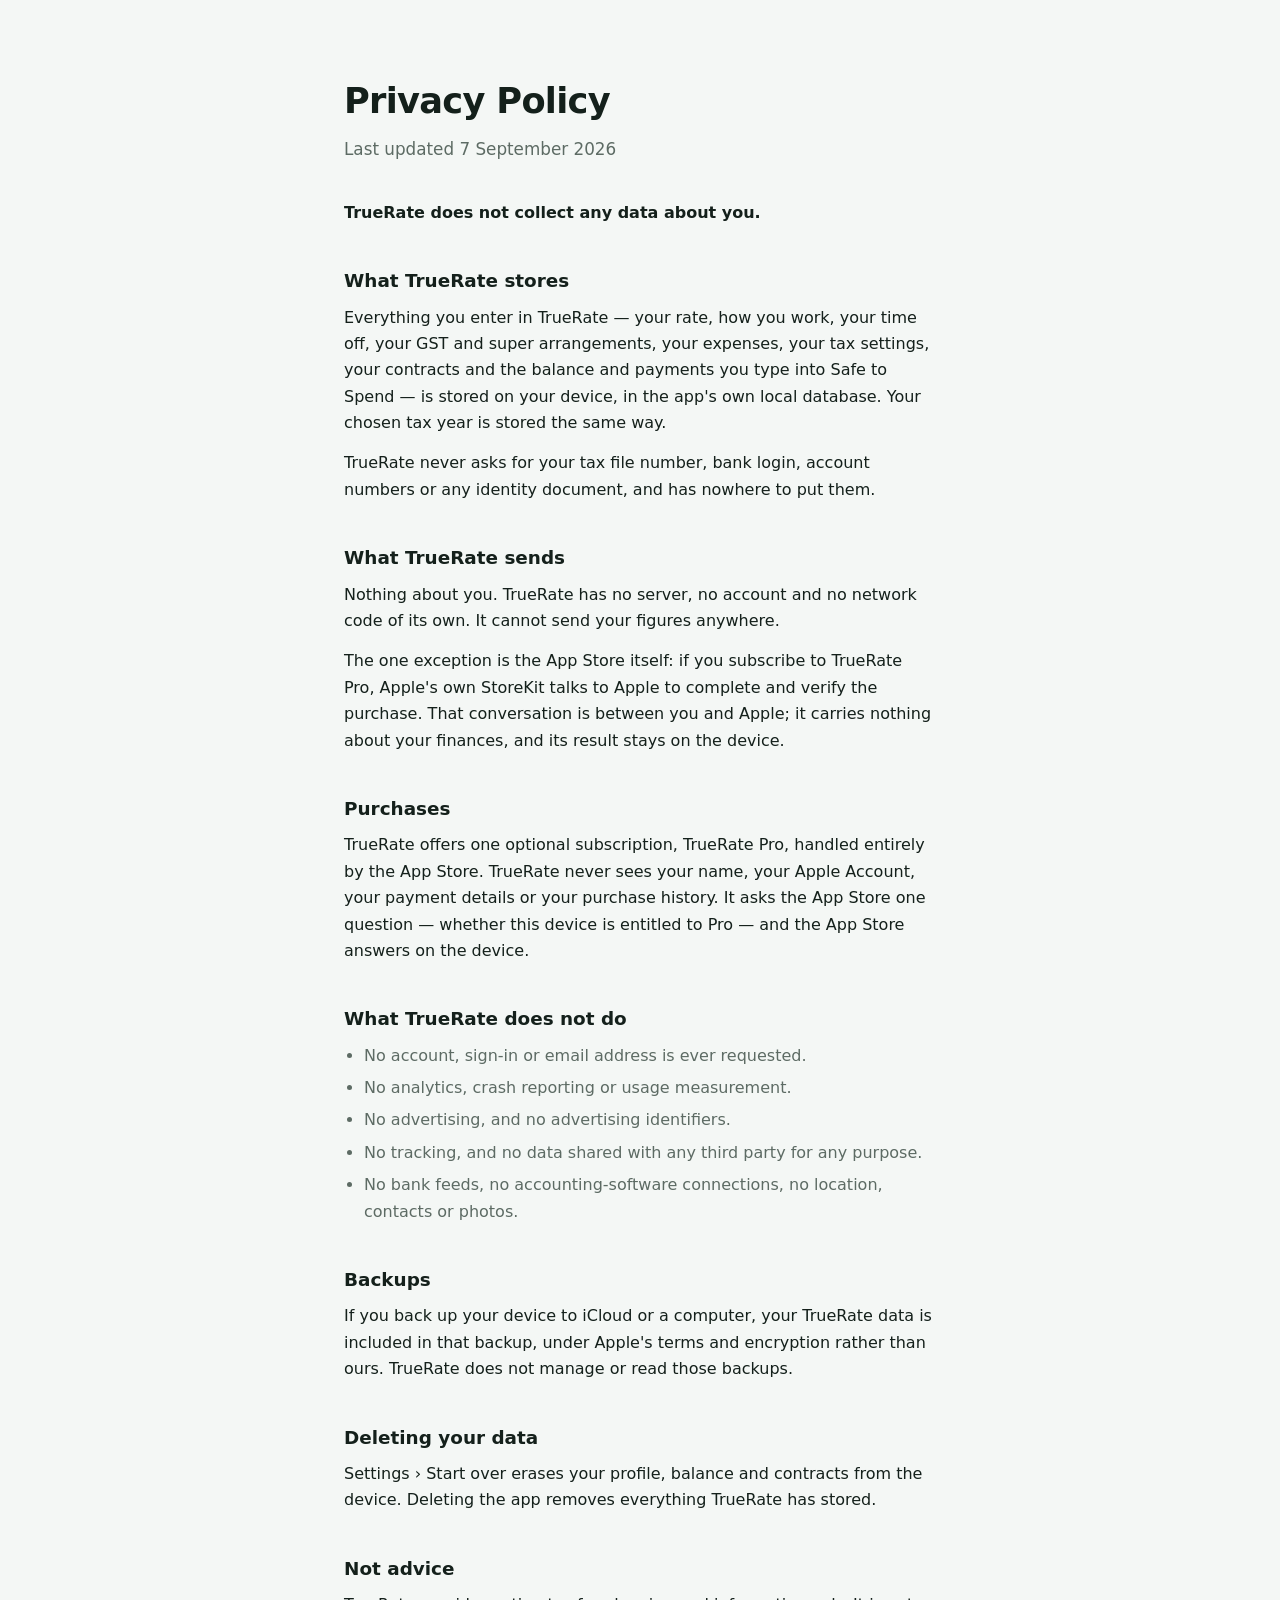
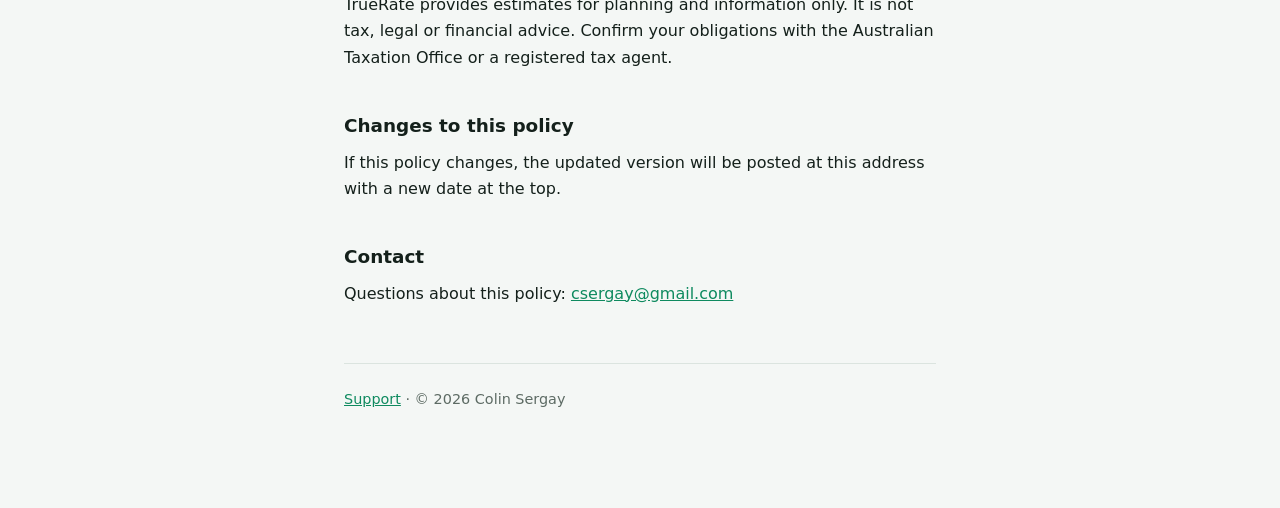
==== privacy.html @ 2c1e6ffd "Support and privacy pages for TrueRate Co-Authored-By: Claude Fable 5.1 <noreply@anthropic.com> Clau" ====
<!doctype html>
<html lang="en">
<head>
<meta charset="utf-8">
<meta name="viewport" content="width=device-width, initial-scale=1">
<title>TrueRate — Privacy Policy</title>
<meta name="description" content="TrueRate collects no data at all. Your rate, contracts and balances stay on your iPhone.">
<link rel="icon" href="icon-256.png">
<style>
  :root {
    --ground: #f4f7f5; --surface: #ffffff; --ink: #14201b;
    --muted: #5d6b64; --line: #dbe4df; --accent: #0e8a5f;
  }
  @media (prefers-color-scheme: dark) {
    :root {
      --ground: #0d1210; --surface: #161d19; --ink: #eef3f0;
      --muted: #9aa8a1; --line: #263029; --accent: #3dd68c;
    }
  }
  * { box-sizing: border-box; }
  body {
    margin: 0; background: var(--ground); color: var(--ink);
    font: 16px/1.65 ui-sans-serif, -apple-system, system-ui, "Helvetica Neue", sans-serif;
    -webkit-font-smoothing: antialiased;
  }
  main { max-width: 640px; margin: 0 auto; padding: 72px 24px 96px; }
  h1 { font-size: 2.2rem; letter-spacing: -.02em; margin: 0 0 6px; }
  h2 { font-size: 1.15rem; margin: 40px 0 8px; }
  p { margin: 0 0 14px; }
  p.lede { color: var(--muted); font-size: 1.05rem; margin-bottom: 36px; }
  a { color: var(--accent); }
  ul { margin: 0 0 14px; padding-left: 20px; color: var(--muted); }
  li { margin-bottom: 6px; }
  dt { font-weight: 600; margin-top: 22px; }
  dd { margin: 4px 0 0; color: var(--muted); }
  .card {
    background: var(--surface); border: 1px solid var(--line); border-radius: 16px;
    padding: 22px 24px; margin: 28px 0 0;
  }
  .icon { width: 96px; height: 96px; border-radius: 22px; display: block; margin-bottom: 24px; }
  footer { margin-top: 56px; padding-top: 24px; border-top: 1px solid var(--line); color: var(--muted); font-size: .9rem; }
</style>
</head>
<body>
<main>
  <h1>Privacy Policy</h1>
  <p class="lede">Last updated 7 September 2026</p>

  <p><strong>TrueRate does not collect any data about you.</strong></p>

  <h2>What TrueRate stores</h2>
  <p>Everything you enter in TrueRate — your rate, how you work, your time off, your GST and super arrangements, your expenses, your tax settings, your contracts and the balance and payments you type into Safe to Spend — is stored on your device, in the app's own local database. Your chosen tax year is stored the same way.</p>
  <p>TrueRate never asks for your tax file number, bank login, account numbers or any identity document, and has nowhere to put them.</p>

  <h2>What TrueRate sends</h2>
  <p>Nothing about you. TrueRate has no server, no account and no network code of its own. It cannot send your figures anywhere.</p>
  <p>The one exception is the App Store itself: if you subscribe to TrueRate Pro, Apple's own StoreKit talks to Apple to complete and verify the purchase. That conversation is between you and Apple; it carries nothing about your finances, and its result stays on the device.</p>

  <h2>Purchases</h2>
  <p>TrueRate offers one optional subscription, TrueRate Pro, handled entirely by the App Store. TrueRate never sees your name, your Apple Account, your payment details or your purchase history. It asks the App Store one question — whether this device is entitled to Pro — and the App Store answers on the device.</p>

  <h2>What TrueRate does not do</h2>
  <ul>
    <li>No account, sign-in or email address is ever requested.</li>
    <li>No analytics, crash reporting or usage measurement.</li>
    <li>No advertising, and no advertising identifiers.</li>
    <li>No tracking, and no data shared with any third party for any purpose.</li>
    <li>No bank feeds, no accounting-software connections, no location, contacts or photos.</li>
  </ul>

  <h2>Backups</h2>
  <p>If you back up your device to iCloud or a computer, your TrueRate data is included in that backup, under Apple's terms and encryption rather than ours. TrueRate does not manage or read those backups.</p>

  <h2>Deleting your data</h2>
  <p>Settings › Start over erases your profile, balance and contracts from the device. Deleting the app removes everything TrueRate has stored.</p>

  <h2>Not advice</h2>
  <p>TrueRate provides estimates for planning and information only. It is not tax, legal or financial advice. Confirm your obligations with the Australian Taxation Office or a registered tax agent.</p>

  <h2>Changes to this policy</h2>
  <p>If this policy changes, the updated version will be posted at this address with a new date at the top.</p>

  <h2>Contact</h2>
  <p>Questions about this policy: <a href="mailto:csergay@gmail.com">csergay@gmail.com</a></p>

  <footer>
    <a href="index.html">Support</a> · © 2026 Colin Sergay
  </footer>
</main>
</body>
</html>
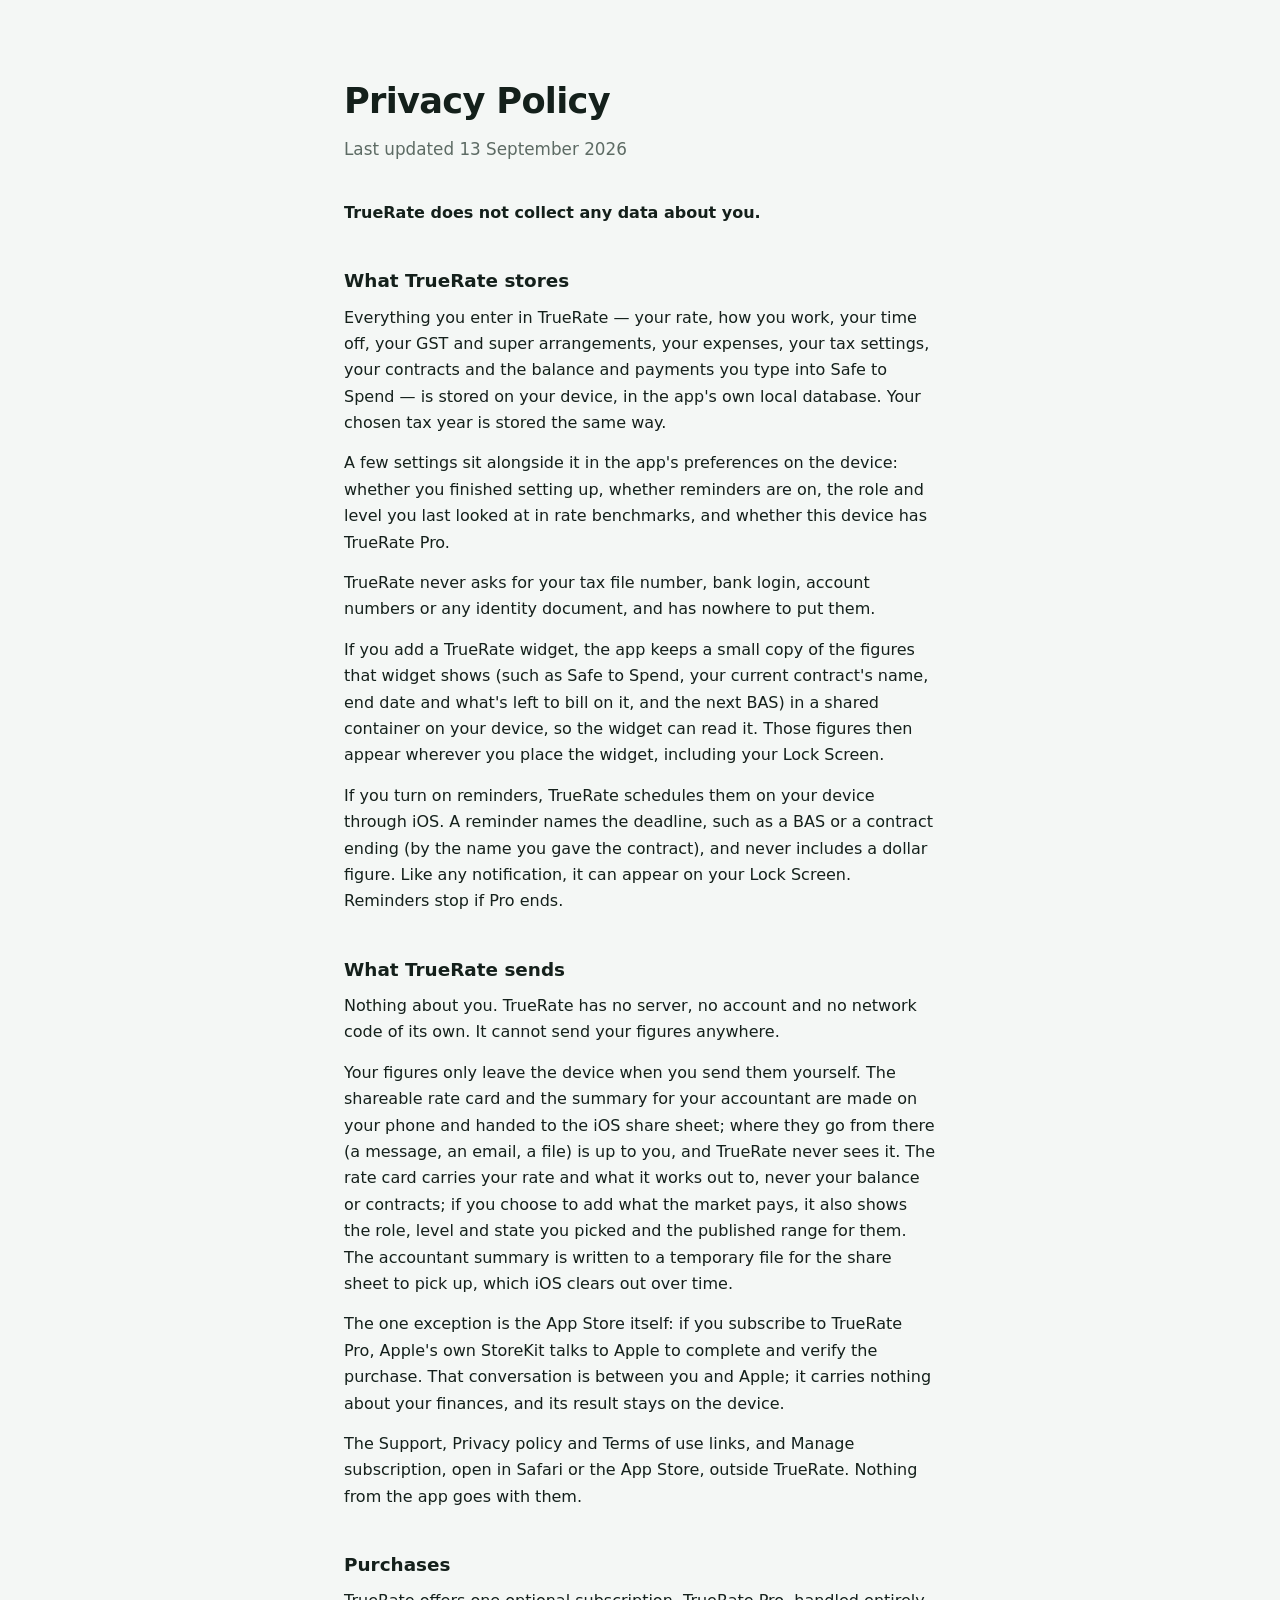
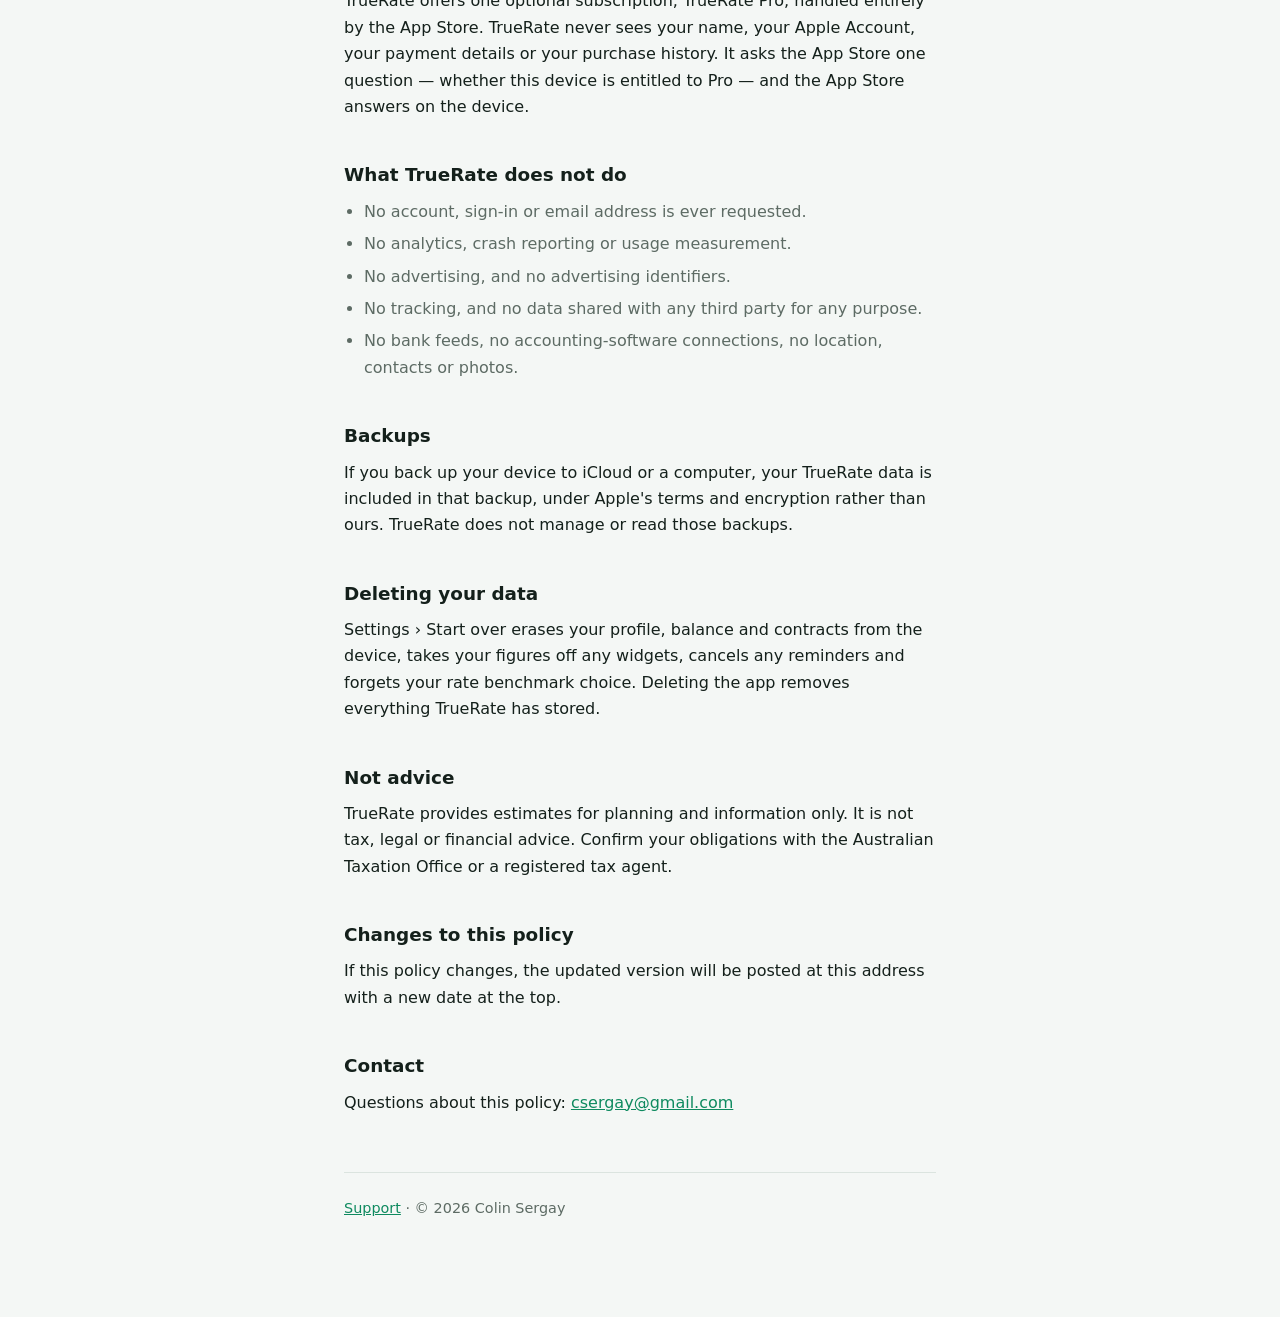
==== commit c422cba9: "Update the privacy policy Covers widgets, reminders, the rate card and accountant summary, settings " ====
--- a/privacy.html
+++ b/privacy.html
@@ -44,17 +44,22 @@
 <body>
 <main>
   <h1>Privacy Policy</h1>
-  <p class="lede">Last updated 7 September 2026</p>
+  <p class="lede">Last updated 13 September 2026</p>
 
   <p><strong>TrueRate does not collect any data about you.</strong></p>
 
   <h2>What TrueRate stores</h2>
   <p>Everything you enter in TrueRate — your rate, how you work, your time off, your GST and super arrangements, your expenses, your tax settings, your contracts and the balance and payments you type into Safe to Spend — is stored on your device, in the app's own local database. Your chosen tax year is stored the same way.</p>
+  <p>A few settings sit alongside it in the app's preferences on the device: whether you finished setting up, whether reminders are on, the role and level you last looked at in rate benchmarks, and whether this device has TrueRate Pro.</p>
   <p>TrueRate never asks for your tax file number, bank login, account numbers or any identity document, and has nowhere to put them.</p>
+  <p>If you add a TrueRate widget, the app keeps a small copy of the figures that widget shows (such as Safe to Spend, your current contract's name, end date and what's left to bill on it, and the next BAS) in a shared container on your device, so the widget can read it. Those figures then appear wherever you place the widget, including your Lock Screen.</p>
+  <p>If you turn on reminders, TrueRate schedules them on your device through iOS. A reminder names the deadline, such as a BAS or a contract ending (by the name you gave the contract), and never includes a dollar figure. Like any notification, it can appear on your Lock Screen. Reminders stop if Pro ends.</p>
 
   <h2>What TrueRate sends</h2>
   <p>Nothing about you. TrueRate has no server, no account and no network code of its own. It cannot send your figures anywhere.</p>
+  <p>Your figures only leave the device when you send them yourself. The shareable rate card and the summary for your accountant are made on your phone and handed to the iOS share sheet; where they go from there (a message, an email, a file) is up to you, and TrueRate never sees it. The rate card carries your rate and what it works out to, never your balance or contracts; if you choose to add what the market pays, it also shows the role, level and state you picked and the published range for them. The accountant summary is written to a temporary file for the share sheet to pick up, which iOS clears out over time.</p>
   <p>The one exception is the App Store itself: if you subscribe to TrueRate Pro, Apple's own StoreKit talks to Apple to complete and verify the purchase. That conversation is between you and Apple; it carries nothing about your finances, and its result stays on the device.</p>
+  <p>The Support, Privacy policy and Terms of use links, and Manage subscription, open in Safari or the App Store, outside TrueRate. Nothing from the app goes with them.</p>
 
   <h2>Purchases</h2>
   <p>TrueRate offers one optional subscription, TrueRate Pro, handled entirely by the App Store. TrueRate never sees your name, your Apple Account, your payment details or your purchase history. It asks the App Store one question — whether this device is entitled to Pro — and the App Store answers on the device.</p>
@@ -72,7 +77,7 @@
   <p>If you back up your device to iCloud or a computer, your TrueRate data is included in that backup, under Apple's terms and encryption rather than ours. TrueRate does not manage or read those backups.</p>
 
   <h2>Deleting your data</h2>
-  <p>Settings › Start over erases your profile, balance and contracts from the device. Deleting the app removes everything TrueRate has stored.</p>
+  <p>Settings › Start over erases your profile, balance and contracts from the device, takes your figures off any widgets, cancels any reminders and forgets your rate benchmark choice. Deleting the app removes everything TrueRate has stored.</p>
 
   <h2>Not advice</h2>
   <p>TrueRate provides estimates for planning and information only. It is not tax, legal or financial advice. Confirm your obligations with the Australian Taxation Office or a registered tax agent.</p>
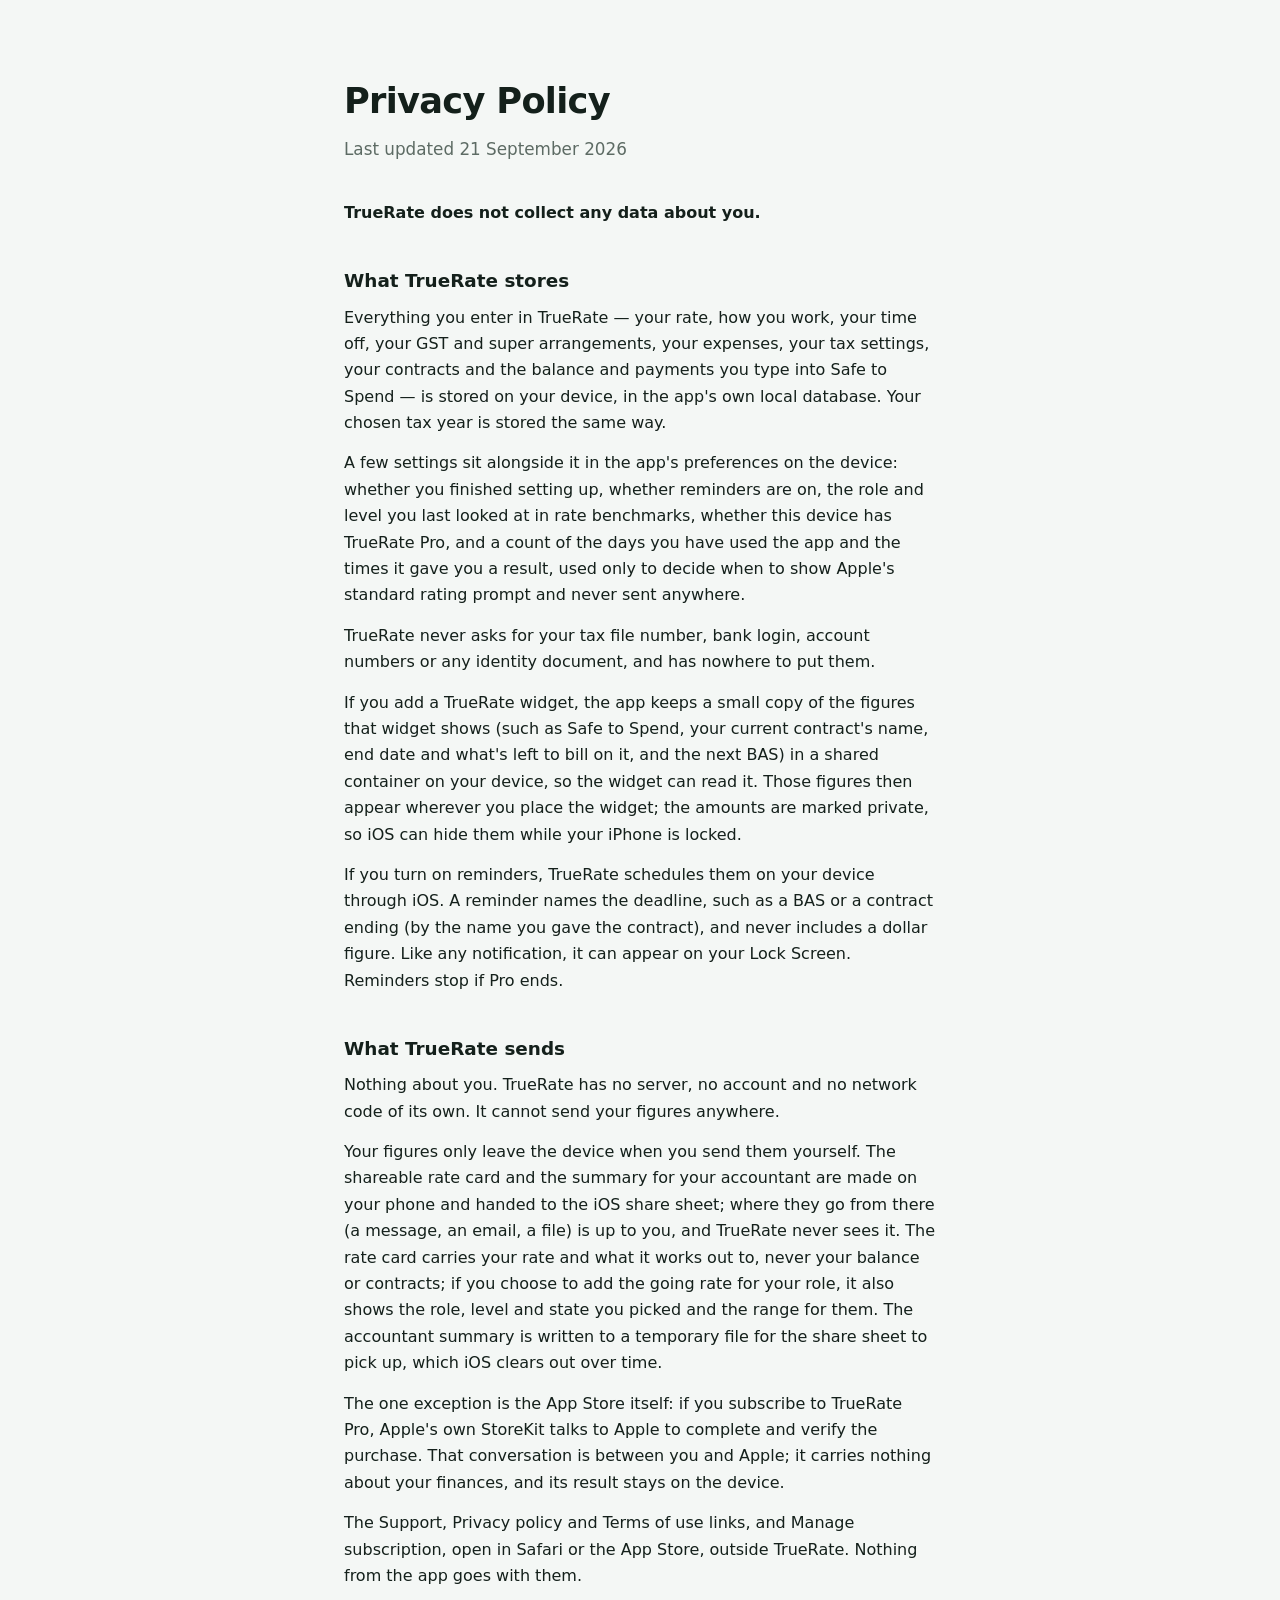
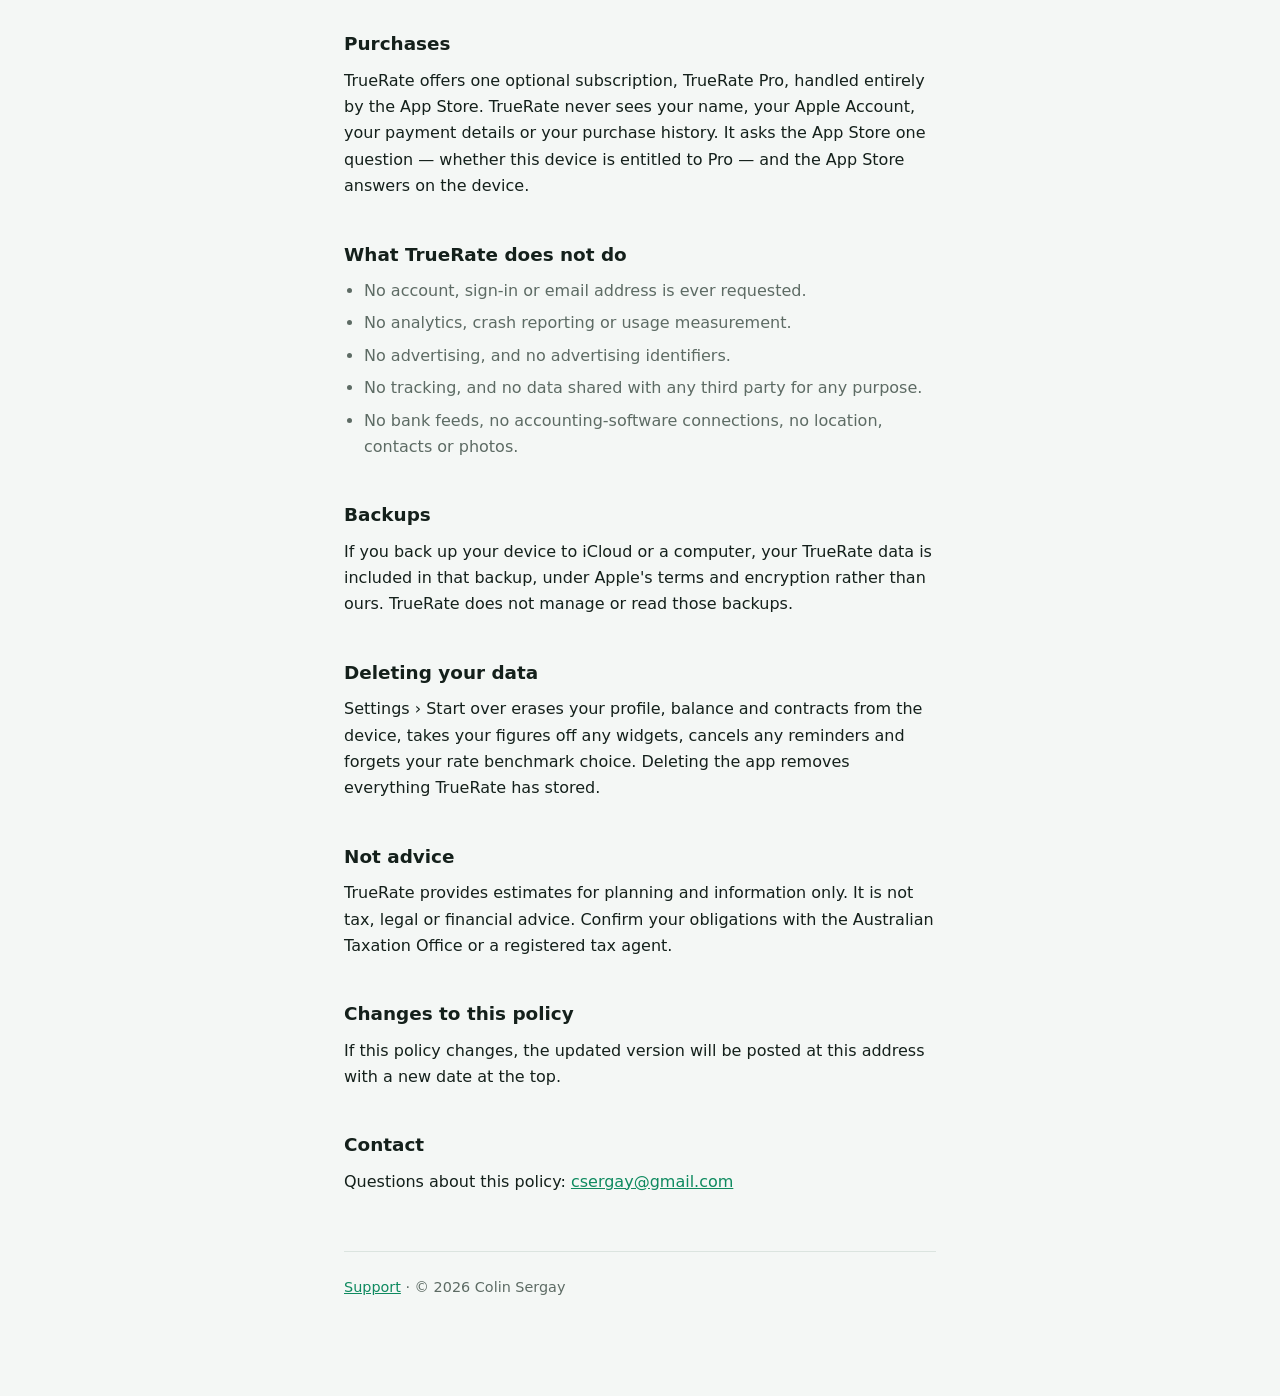
==== commit 98be2a57: "Privacy policy: rating prompt count, private widget amounts, going-rate wording Co-Authored-By: Clau" ====
--- a/privacy.html
+++ b/privacy.html
@@ -44,20 +44,20 @@
 <body>
 <main>
   <h1>Privacy Policy</h1>
-  <p class="lede">Last updated 13 September 2026</p>
+  <p class="lede">Last updated 21 September 2026</p>
 
   <p><strong>TrueRate does not collect any data about you.</strong></p>
 
   <h2>What TrueRate stores</h2>
   <p>Everything you enter in TrueRate — your rate, how you work, your time off, your GST and super arrangements, your expenses, your tax settings, your contracts and the balance and payments you type into Safe to Spend — is stored on your device, in the app's own local database. Your chosen tax year is stored the same way.</p>
-  <p>A few settings sit alongside it in the app's preferences on the device: whether you finished setting up, whether reminders are on, the role and level you last looked at in rate benchmarks, and whether this device has TrueRate Pro.</p>
+  <p>A few settings sit alongside it in the app's preferences on the device: whether you finished setting up, whether reminders are on, the role and level you last looked at in rate benchmarks, whether this device has TrueRate Pro, and a count of the days you have used the app and the times it gave you a result, used only to decide when to show Apple's standard rating prompt and never sent anywhere.</p>
   <p>TrueRate never asks for your tax file number, bank login, account numbers or any identity document, and has nowhere to put them.</p>
-  <p>If you add a TrueRate widget, the app keeps a small copy of the figures that widget shows (such as Safe to Spend, your current contract's name, end date and what's left to bill on it, and the next BAS) in a shared container on your device, so the widget can read it. Those figures then appear wherever you place the widget, including your Lock Screen.</p>
+  <p>If you add a TrueRate widget, the app keeps a small copy of the figures that widget shows (such as Safe to Spend, your current contract's name, end date and what's left to bill on it, and the next BAS) in a shared container on your device, so the widget can read it. Those figures then appear wherever you place the widget; the amounts are marked private, so iOS can hide them while your iPhone is locked.</p>
   <p>If you turn on reminders, TrueRate schedules them on your device through iOS. A reminder names the deadline, such as a BAS or a contract ending (by the name you gave the contract), and never includes a dollar figure. Like any notification, it can appear on your Lock Screen. Reminders stop if Pro ends.</p>
 
   <h2>What TrueRate sends</h2>
   <p>Nothing about you. TrueRate has no server, no account and no network code of its own. It cannot send your figures anywhere.</p>
-  <p>Your figures only leave the device when you send them yourself. The shareable rate card and the summary for your accountant are made on your phone and handed to the iOS share sheet; where they go from there (a message, an email, a file) is up to you, and TrueRate never sees it. The rate card carries your rate and what it works out to, never your balance or contracts; if you choose to add what the market pays, it also shows the role, level and state you picked and the published range for them. The accountant summary is written to a temporary file for the share sheet to pick up, which iOS clears out over time.</p>
+  <p>Your figures only leave the device when you send them yourself. The shareable rate card and the summary for your accountant are made on your phone and handed to the iOS share sheet; where they go from there (a message, an email, a file) is up to you, and TrueRate never sees it. The rate card carries your rate and what it works out to, never your balance or contracts; if you choose to add the going rate for your role, it also shows the role, level and state you picked and the range for them. The accountant summary is written to a temporary file for the share sheet to pick up, which iOS clears out over time.</p>
   <p>The one exception is the App Store itself: if you subscribe to TrueRate Pro, Apple's own StoreKit talks to Apple to complete and verify the purchase. That conversation is between you and Apple; it carries nothing about your finances, and its result stays on the device.</p>
   <p>The Support, Privacy policy and Terms of use links, and Manage subscription, open in Safari or the App Store, outside TrueRate. Nothing from the app goes with them.</p>
 
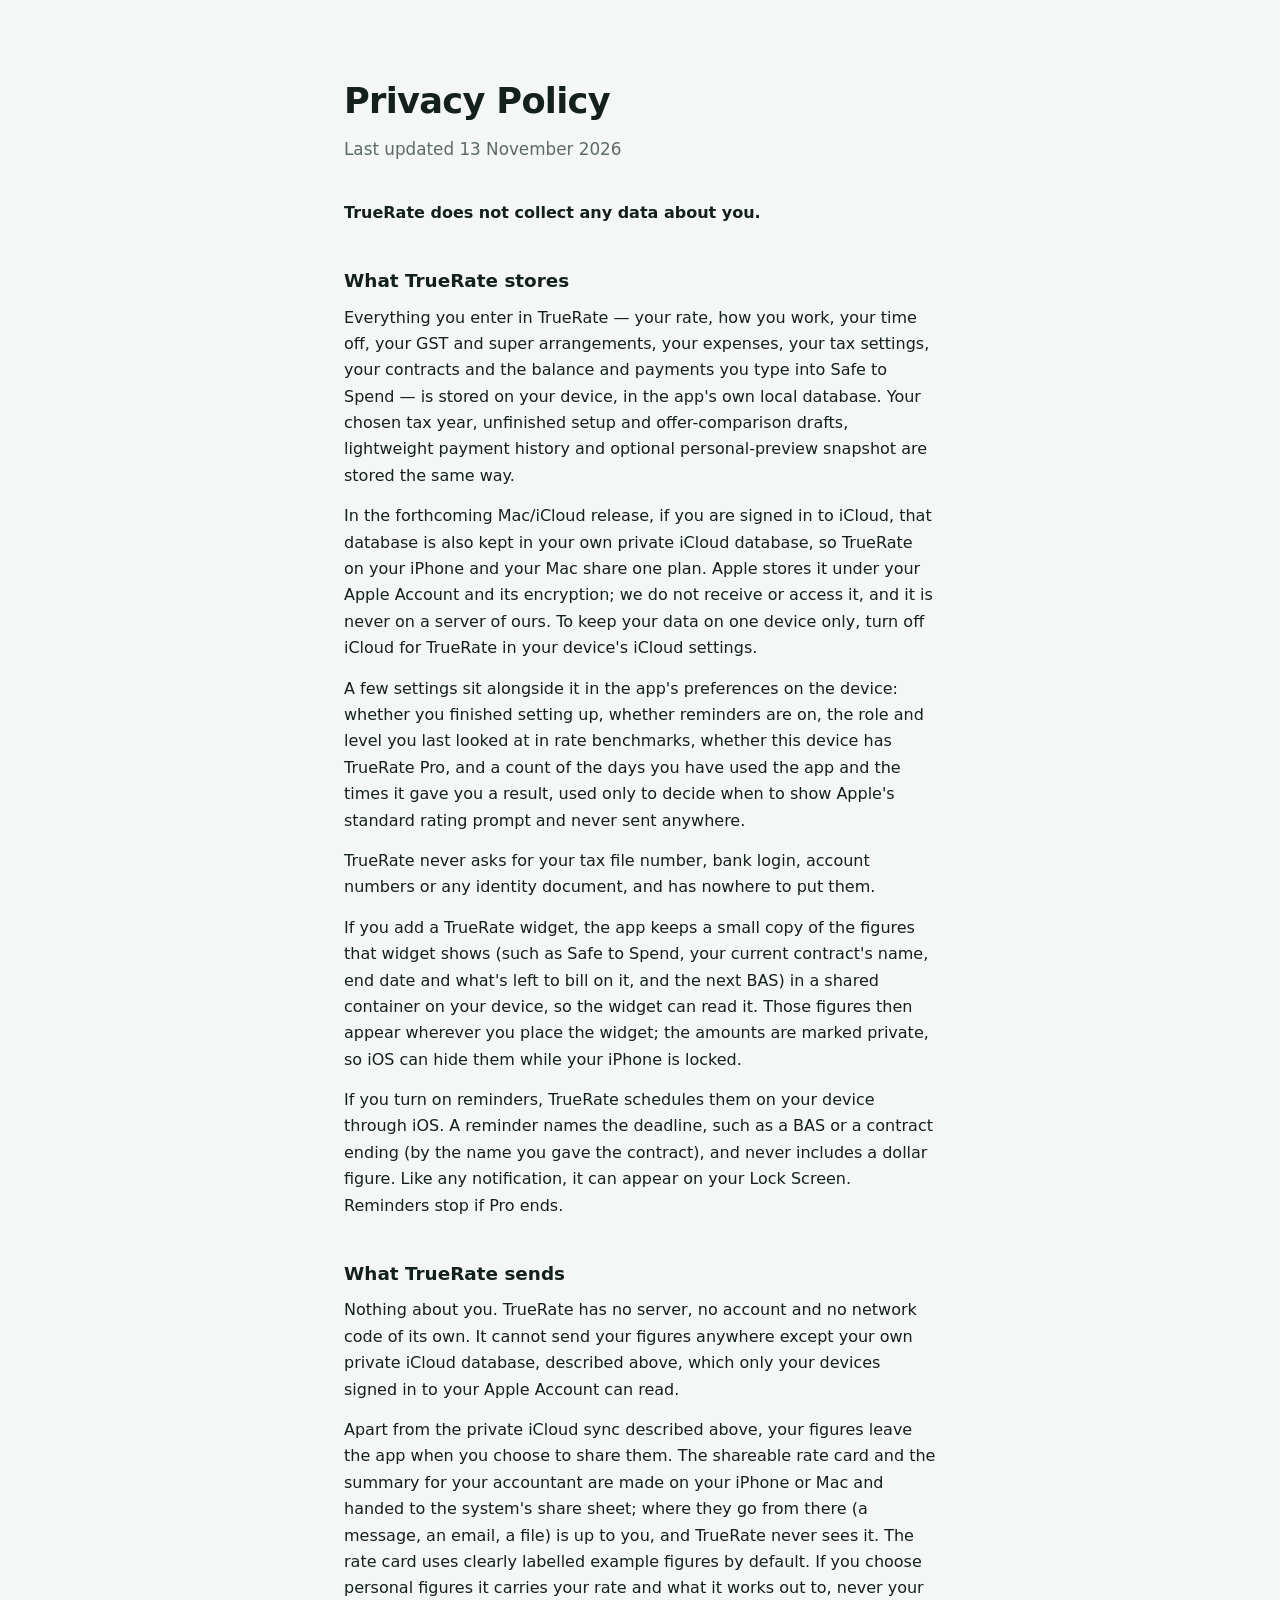
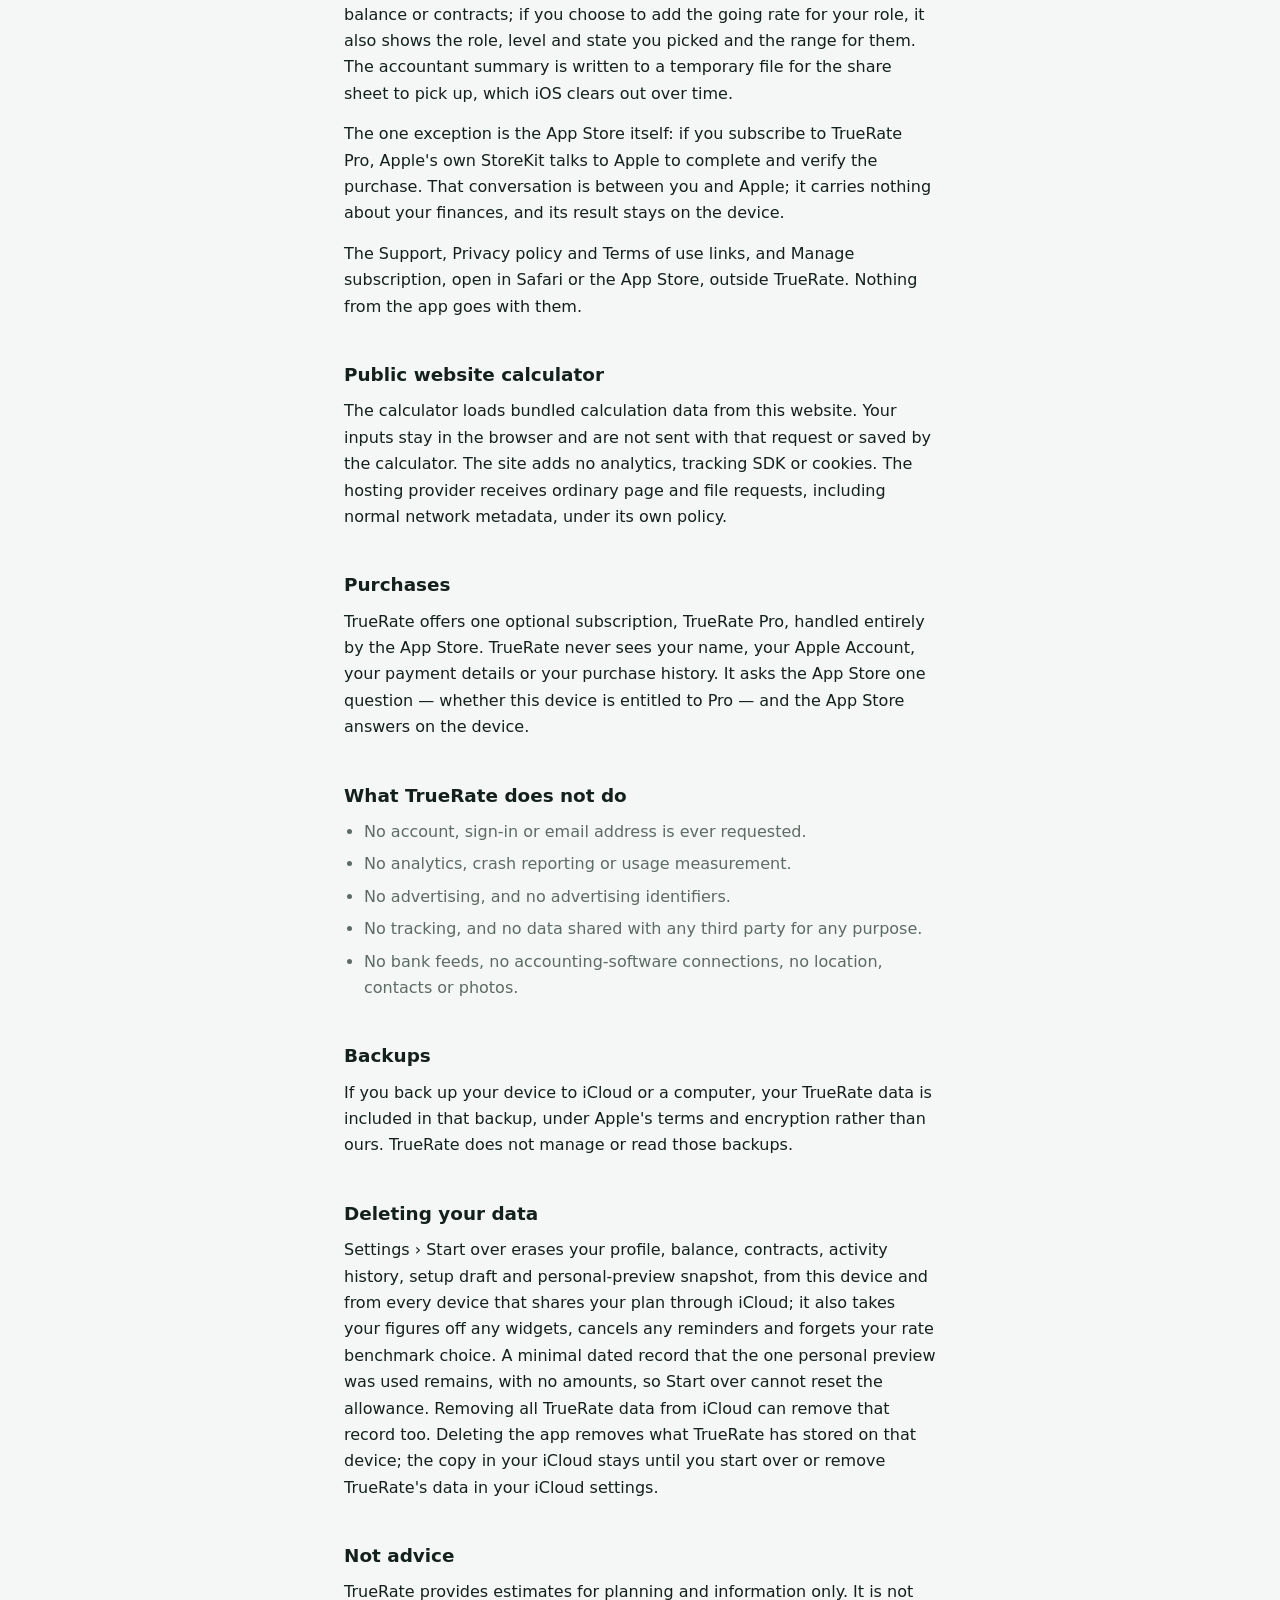
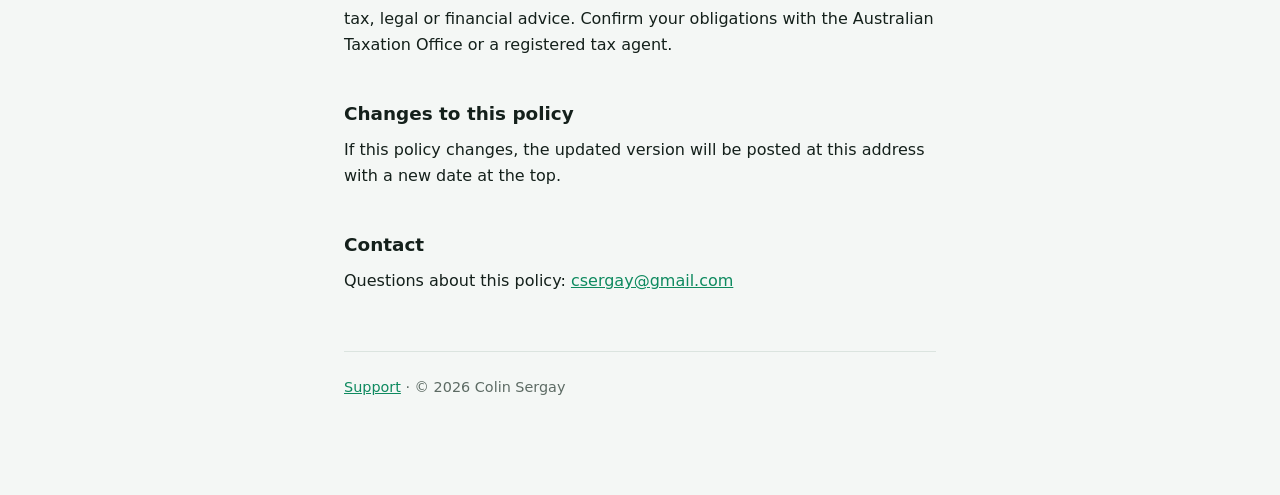
==== commit 83ca422d: "Privacy policy: private iCloud sync, the Mac app, payment history and the personal preview Co-Author" ====
--- a/privacy.html
+++ b/privacy.html
@@ -4,7 +4,7 @@
 <meta charset="utf-8">
 <meta name="viewport" content="width=device-width, initial-scale=1">
 <title>TrueRate — Privacy Policy</title>
-<meta name="description" content="TrueRate collects no data at all. Your rate, contracts and balances stay on your iPhone.">
+<meta name="description" content="TrueRate has no account or financial tracking. Your plan stays on-device, with private Apple iCloud sync in the forthcoming release.">
 <link rel="icon" href="icon-256.png">
 <style>
   :root {
@@ -44,23 +44,26 @@
 <body>
 <main>
   <h1>Privacy Policy</h1>
-  <p class="lede">Last updated 21 September 2026</p>
+  <p class="lede">Last updated 13 November 2026</p>
 
   <p><strong>TrueRate does not collect any data about you.</strong></p>
 
   <h2>What TrueRate stores</h2>
-  <p>Everything you enter in TrueRate — your rate, how you work, your time off, your GST and super arrangements, your expenses, your tax settings, your contracts and the balance and payments you type into Safe to Spend — is stored on your device, in the app's own local database. Your chosen tax year is stored the same way.</p>
+  <p>Everything you enter in TrueRate — your rate, how you work, your time off, your GST and super arrangements, your expenses, your tax settings, your contracts and the balance and payments you type into Safe to Spend — is stored on your device, in the app's own local database. Your chosen tax year, unfinished setup and offer-comparison drafts, lightweight payment history and optional personal-preview snapshot are stored the same way.</p>
+  <p>In the forthcoming Mac/iCloud release, if you are signed in to iCloud, that database is also kept in your own private iCloud database, so TrueRate on your iPhone and your Mac share one plan. Apple stores it under your Apple Account and its encryption; we do not receive or access it, and it is never on a server of ours. To keep your data on one device only, turn off iCloud for TrueRate in your device's iCloud settings.</p>
   <p>A few settings sit alongside it in the app's preferences on the device: whether you finished setting up, whether reminders are on, the role and level you last looked at in rate benchmarks, whether this device has TrueRate Pro, and a count of the days you have used the app and the times it gave you a result, used only to decide when to show Apple's standard rating prompt and never sent anywhere.</p>
   <p>TrueRate never asks for your tax file number, bank login, account numbers or any identity document, and has nowhere to put them.</p>
   <p>If you add a TrueRate widget, the app keeps a small copy of the figures that widget shows (such as Safe to Spend, your current contract's name, end date and what's left to bill on it, and the next BAS) in a shared container on your device, so the widget can read it. Those figures then appear wherever you place the widget; the amounts are marked private, so iOS can hide them while your iPhone is locked.</p>
   <p>If you turn on reminders, TrueRate schedules them on your device through iOS. A reminder names the deadline, such as a BAS or a contract ending (by the name you gave the contract), and never includes a dollar figure. Like any notification, it can appear on your Lock Screen. Reminders stop if Pro ends.</p>
 
   <h2>What TrueRate sends</h2>
-  <p>Nothing about you. TrueRate has no server, no account and no network code of its own. It cannot send your figures anywhere.</p>
-  <p>Your figures only leave the device when you send them yourself. The shareable rate card and the summary for your accountant are made on your phone and handed to the iOS share sheet; where they go from there (a message, an email, a file) is up to you, and TrueRate never sees it. The rate card carries your rate and what it works out to, never your balance or contracts; if you choose to add the going rate for your role, it also shows the role, level and state you picked and the range for them. The accountant summary is written to a temporary file for the share sheet to pick up, which iOS clears out over time.</p>
+  <p>Nothing about you. TrueRate has no server, no account and no network code of its own. It cannot send your figures anywhere except your own private iCloud database, described above, which only your devices signed in to your Apple Account can read.</p>
+  <p>Apart from the private iCloud sync described above, your figures leave the app when you choose to share them. The shareable rate card and the summary for your accountant are made on your iPhone or Mac and handed to the system's share sheet; where they go from there (a message, an email, a file) is up to you, and TrueRate never sees it. The rate card uses clearly labelled example figures by default. If you choose personal figures it carries your rate and what it works out to, never your balance or contracts; if you choose to add the going rate for your role, it also shows the role, level and state you picked and the range for them. The accountant summary is written to a temporary file for the share sheet to pick up, which iOS clears out over time.</p>
   <p>The one exception is the App Store itself: if you subscribe to TrueRate Pro, Apple's own StoreKit talks to Apple to complete and verify the purchase. That conversation is between you and Apple; it carries nothing about your finances, and its result stays on the device.</p>
   <p>The Support, Privacy policy and Terms of use links, and Manage subscription, open in Safari or the App Store, outside TrueRate. Nothing from the app goes with them.</p>
 
+  <h2>Public website calculator</h2>
+  <p>The calculator loads bundled calculation data from this website. Your inputs stay in the browser and are not sent with that request or saved by the calculator. The site adds no analytics, tracking SDK or cookies. The hosting provider receives ordinary page and file requests, including normal network metadata, under its own policy.</p>
   <h2>Purchases</h2>
   <p>TrueRate offers one optional subscription, TrueRate Pro, handled entirely by the App Store. TrueRate never sees your name, your Apple Account, your payment details or your purchase history. It asks the App Store one question — whether this device is entitled to Pro — and the App Store answers on the device.</p>
 
@@ -77,7 +80,7 @@
   <p>If you back up your device to iCloud or a computer, your TrueRate data is included in that backup, under Apple's terms and encryption rather than ours. TrueRate does not manage or read those backups.</p>
 
   <h2>Deleting your data</h2>
-  <p>Settings › Start over erases your profile, balance and contracts from the device, takes your figures off any widgets, cancels any reminders and forgets your rate benchmark choice. Deleting the app removes everything TrueRate has stored.</p>
+  <p>Settings › Start over erases your profile, balance, contracts, activity history, setup draft and personal-preview snapshot, from this device and from every device that shares your plan through iCloud; it also takes your figures off any widgets, cancels any reminders and forgets your rate benchmark choice. A minimal dated record that the one personal preview was used remains, with no amounts, so Start over cannot reset the allowance. Removing all TrueRate data from iCloud can remove that record too. Deleting the app removes what TrueRate has stored on that device; the copy in your iCloud stays until you start over or remove TrueRate's data in your iCloud settings.</p>
 
   <h2>Not advice</h2>
   <p>TrueRate provides estimates for planning and information only. It is not tax, legal or financial advice. Confirm your obligations with the Australian Taxation Office or a registered tax agent.</p>
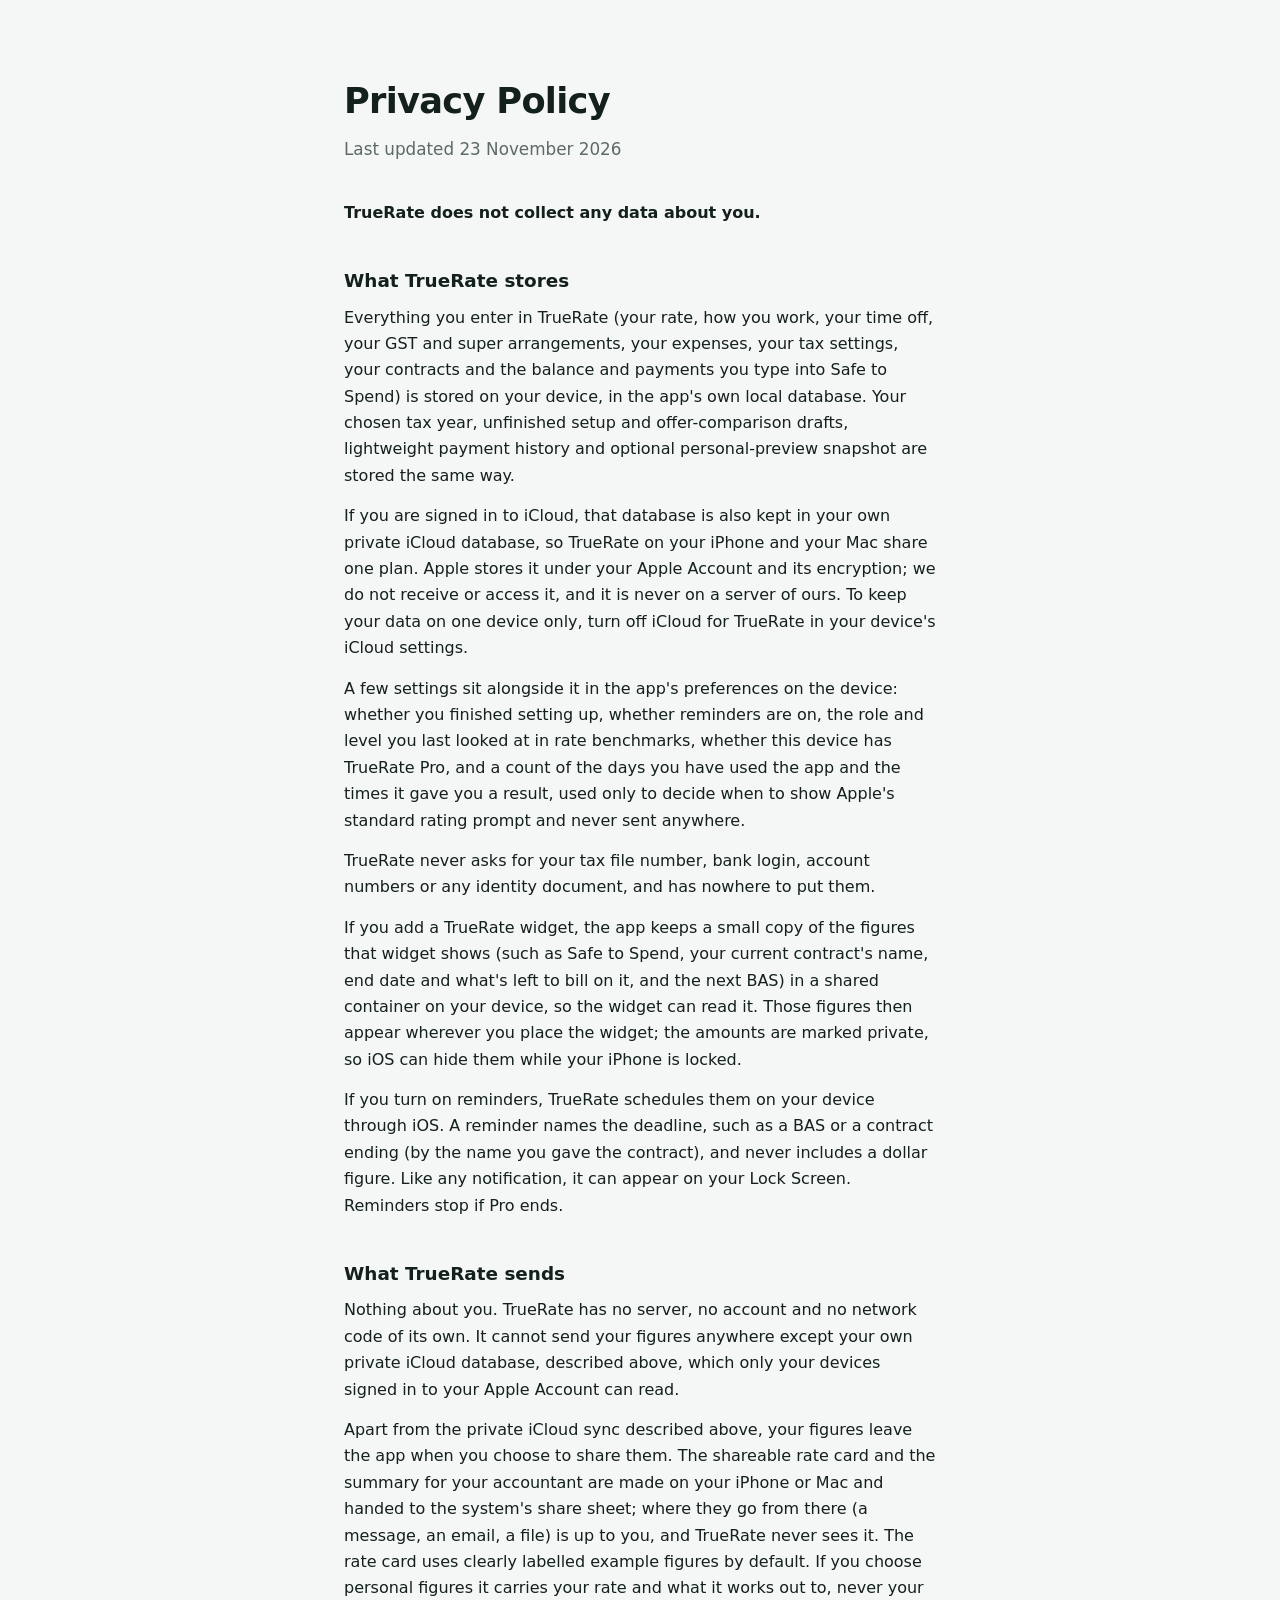
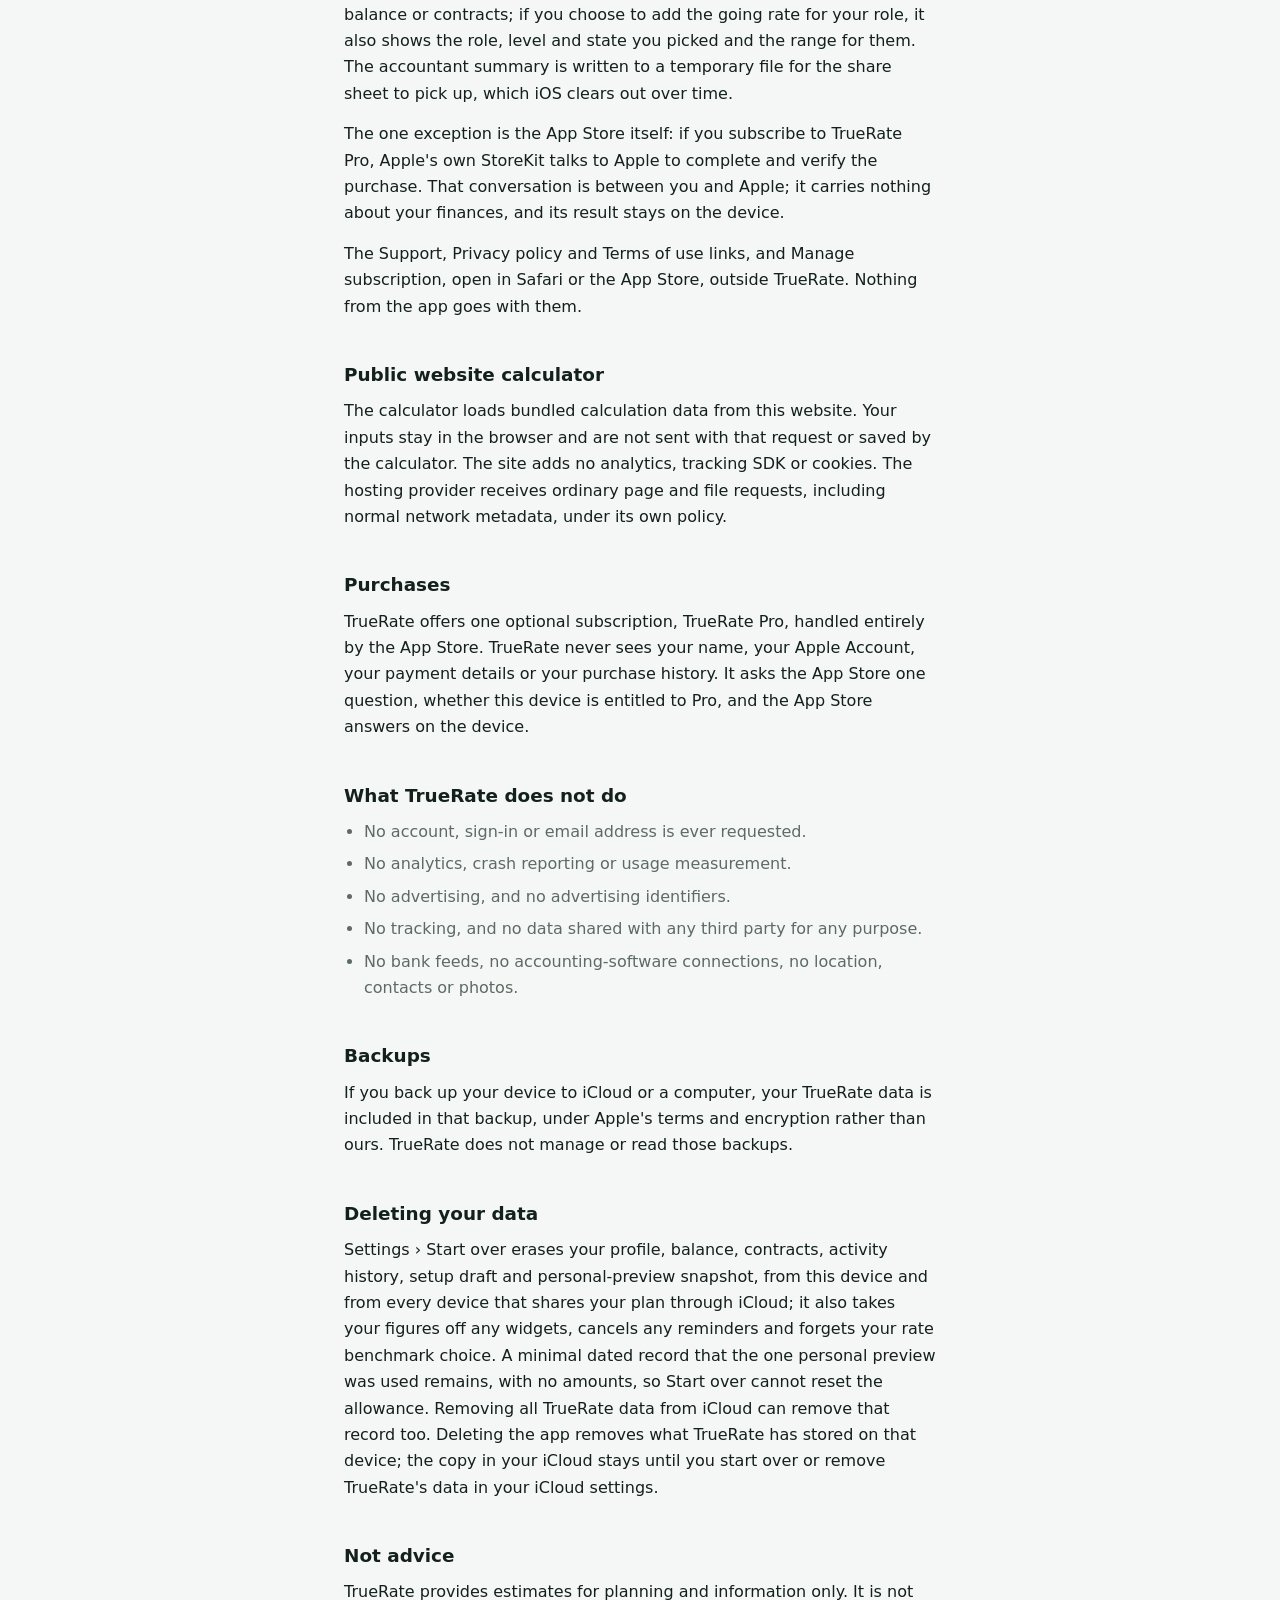
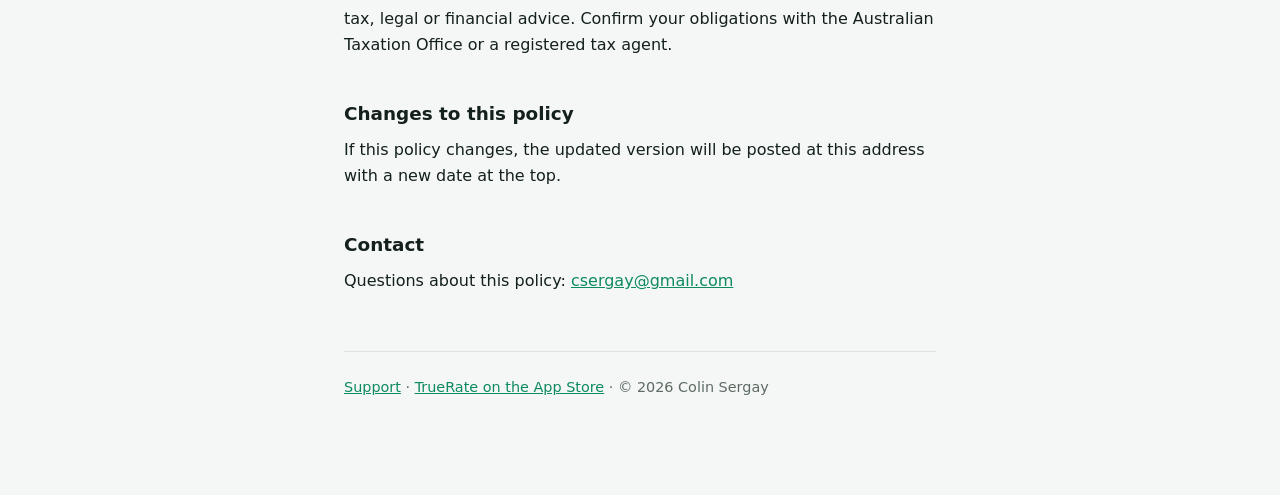
==== commit 7e8df1f0: "Search titles, Smart App Banner, tracked store links, iPhone and Mac copy; publish the calculator Co" ====
--- a/privacy.html
+++ b/privacy.html
@@ -3,8 +3,10 @@
 <head>
 <meta charset="utf-8">
 <meta name="viewport" content="width=device-width, initial-scale=1">
-<title>TrueRate — Privacy Policy</title>
-<meta name="description" content="TrueRate has no account or financial tracking. Your plan stays on-device, with private Apple iCloud sync in the forthcoming release.">
+<title>Privacy Policy | TrueRate</title>
+<meta name="description" content="TrueRate collects no data about you. No account, no tracking. Your plan stays on your devices and in your own private iCloud.">
+<meta name="apple-itunes-app" content="app-id=6811588579">
+<link rel="canonical" href="https://enlitened.github.io/truerate-support/privacy.html">
 <link rel="icon" href="icon-256.png">
 <style>
   :root {
@@ -44,13 +46,13 @@
 <body>
 <main>
   <h1>Privacy Policy</h1>
-  <p class="lede">Last updated 13 November 2026</p>
+  <p class="lede">Last updated 23 November 2026</p>
 
   <p><strong>TrueRate does not collect any data about you.</strong></p>
 
   <h2>What TrueRate stores</h2>
-  <p>Everything you enter in TrueRate — your rate, how you work, your time off, your GST and super arrangements, your expenses, your tax settings, your contracts and the balance and payments you type into Safe to Spend — is stored on your device, in the app's own local database. Your chosen tax year, unfinished setup and offer-comparison drafts, lightweight payment history and optional personal-preview snapshot are stored the same way.</p>
-  <p>In the forthcoming Mac/iCloud release, if you are signed in to iCloud, that database is also kept in your own private iCloud database, so TrueRate on your iPhone and your Mac share one plan. Apple stores it under your Apple Account and its encryption; we do not receive or access it, and it is never on a server of ours. To keep your data on one device only, turn off iCloud for TrueRate in your device's iCloud settings.</p>
+  <p>Everything you enter in TrueRate (your rate, how you work, your time off, your GST and super arrangements, your expenses, your tax settings, your contracts and the balance and payments you type into Safe to Spend) is stored on your device, in the app's own local database. Your chosen tax year, unfinished setup and offer-comparison drafts, lightweight payment history and optional personal-preview snapshot are stored the same way.</p>
+  <p>If you are signed in to iCloud, that database is also kept in your own private iCloud database, so TrueRate on your iPhone and your Mac share one plan. Apple stores it under your Apple Account and its encryption; we do not receive or access it, and it is never on a server of ours. To keep your data on one device only, turn off iCloud for TrueRate in your device's iCloud settings.</p>
   <p>A few settings sit alongside it in the app's preferences on the device: whether you finished setting up, whether reminders are on, the role and level you last looked at in rate benchmarks, whether this device has TrueRate Pro, and a count of the days you have used the app and the times it gave you a result, used only to decide when to show Apple's standard rating prompt and never sent anywhere.</p>
   <p>TrueRate never asks for your tax file number, bank login, account numbers or any identity document, and has nowhere to put them.</p>
   <p>If you add a TrueRate widget, the app keeps a small copy of the figures that widget shows (such as Safe to Spend, your current contract's name, end date and what's left to bill on it, and the next BAS) in a shared container on your device, so the widget can read it. Those figures then appear wherever you place the widget; the amounts are marked private, so iOS can hide them while your iPhone is locked.</p>
@@ -65,7 +67,7 @@
   <h2>Public website calculator</h2>
   <p>The calculator loads bundled calculation data from this website. Your inputs stay in the browser and are not sent with that request or saved by the calculator. The site adds no analytics, tracking SDK or cookies. The hosting provider receives ordinary page and file requests, including normal network metadata, under its own policy.</p>
   <h2>Purchases</h2>
-  <p>TrueRate offers one optional subscription, TrueRate Pro, handled entirely by the App Store. TrueRate never sees your name, your Apple Account, your payment details or your purchase history. It asks the App Store one question — whether this device is entitled to Pro — and the App Store answers on the device.</p>
+  <p>TrueRate offers one optional subscription, TrueRate Pro, handled entirely by the App Store. TrueRate never sees your name, your Apple Account, your payment details or your purchase history. It asks the App Store one question, whether this device is entitled to Pro, and the App Store answers on the device.</p>
 
   <h2>What TrueRate does not do</h2>
   <ul>
@@ -92,7 +94,7 @@
   <p>Questions about this policy: <a href="mailto:csergay@gmail.com">csergay@gmail.com</a></p>
 
   <footer>
-    <a href="index.html">Support</a> · © 2026 Colin Sergay
+    <a href="index.html">Support</a> · <a href="https://apps.apple.com/au/app/truerate-contractor-tax/id6811588579?pt=129383521&amp;ct=web_privacy">TrueRate on the App Store</a> · © 2026 Colin Sergay
   </footer>
 </main>
 </body>
